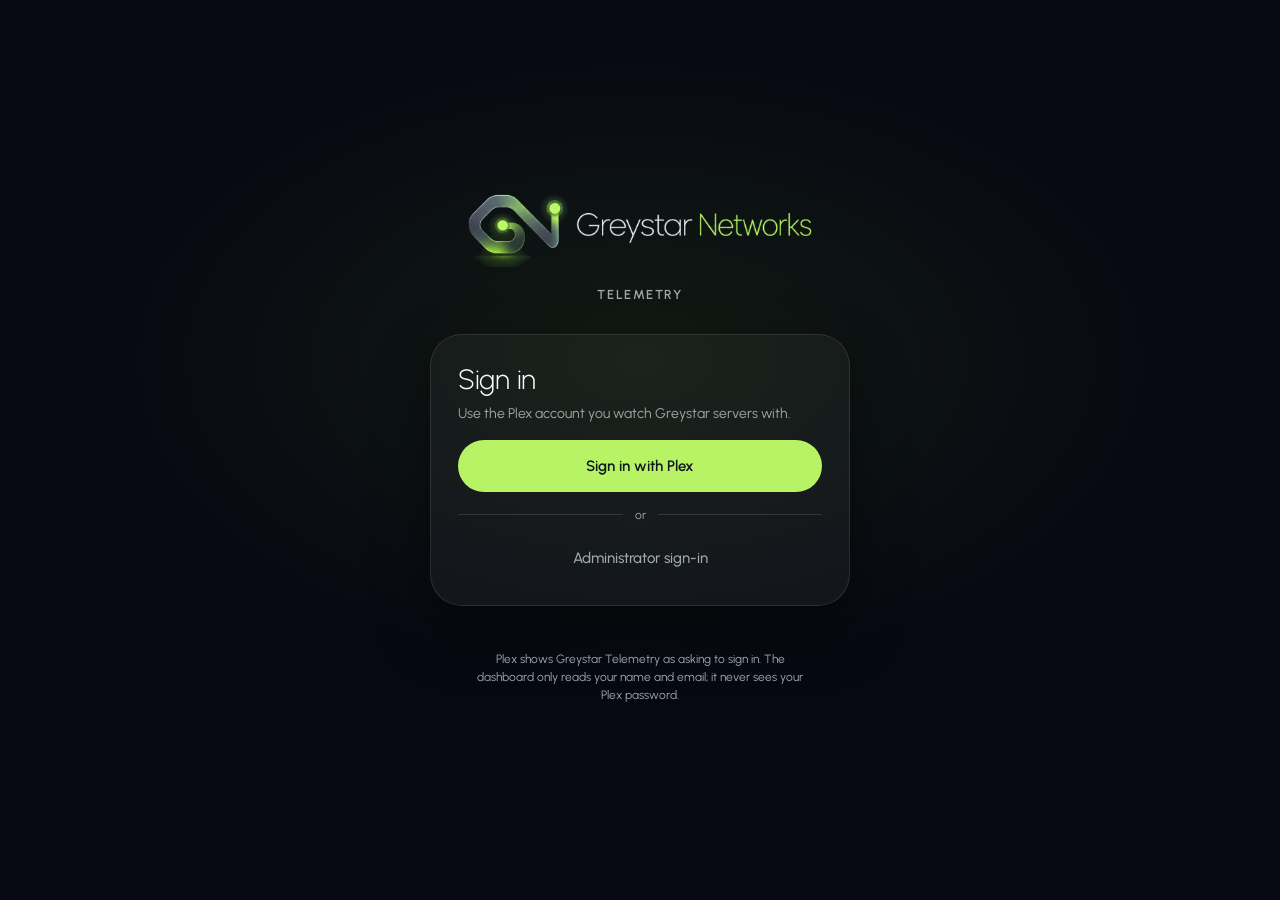
==== web/login.html @ 9effd3cf "Add playback history, Plex sign-in with roles, user search and the logo - Record every viewer's play" ====
<!doctype html>
<html lang="en">
<head>
<meta charset="utf-8">
<meta name="viewport" content="width=device-width, initial-scale=1, viewport-fit=cover">
<title>Sign in · Greystar Telemetry</title>
<meta name="theme-color" content="#070912">
<link rel="icon" href="favicon.ico" sizes="any">
<link rel="icon" href="assets/favicon-32.png" type="image/png" sizes="32x32">
<link rel="apple-touch-icon" href="assets/apple-touch-icon.png">
<link rel="manifest" href="manifest.webmanifest">
<link rel="stylesheet" href="system.css">
<style>
  :root { color-scheme: dark; }
  html, body { margin: 0; min-height: 100%; background: #070912; }
  body { display: flex; min-height: 100svh; align-items: center; justify-content: center; padding: 24px 16px; box-sizing: border-box;
    background: radial-gradient(60% 50% at 50% 40%, #121a12 0%, #070912 70%); color: #f9fafb; font-family: "Urbanist", system-ui, sans-serif; }
  .lg { display: flex; flex-direction: column; align-items: center; gap: 32px; width: 100%; max-width: 420px; }
  .lg__logo { width: min(360px, 86vw); height: auto; }
  .lg__label { margin-top: -20px; font-size: 13px; font-weight: 600; letter-spacing: 0.12em; text-transform: uppercase; color: #9daaa9; }
  .lg__card { box-sizing: border-box; width: 100%; display: flex; flex-direction: column; gap: 16px; padding: 28px; border-radius: 32px;
    background: rgba(249, 250, 251, 0.04); box-shadow: inset 0 0 0 1px rgba(249, 250, 251, 0.1), 0 24px 60px rgba(0, 0, 0, 0.45); }
  .lg__title { margin: 0; font-size: 28px; line-height: 34px; font-weight: 300; letter-spacing: -0.01em; }
  .lg__sub { margin: -8px 0 0; font-size: 14px; line-height: 20px; color: #9daaa9; }
  .lg__btn { display: inline-flex; align-items: center; justify-content: center; gap: 10px; height: 52px; padding: 0 22px; border: 0; border-radius: 999px;
    font-family: inherit; font-size: 15px; font-weight: 600; cursor: pointer; text-decoration: none; }
  .lg__btn--plex { background: #b8f265; color: #0f1720; }
  .lg__btn--plex:hover { background: #c6f77f; }
  .lg__btn--dark { background: #f9fafb; color: #0f1720; }
  .lg__btn--quiet { height: 40px; padding: 0 12px; background: transparent; color: #9daaa9; font-weight: 500; }
  .lg__btn:disabled { opacity: 0.55; cursor: default; }
  .lg__btn:focus-visible, .lg__input:focus-visible, .lg__link:focus-visible { outline: 2px solid #b8f265; outline-offset: 3px; }
  .lg__or { display: flex; align-items: center; gap: 12px; font-size: 12px; color: #9daaa9; }
  .lg__or::before, .lg__or::after { content: ""; flex: 1; height: 1px; background: rgba(249, 250, 251, 0.12); }
  .lg__form { display: flex; flex-direction: column; gap: 12px; }
  .lg__form[hidden] { display: none; }
  .lg__field { display: flex; flex-direction: column; gap: 6px; font-size: 13px; font-weight: 500; }
  .lg__input { box-sizing: border-box; height: 46px; padding: 0 16px; border: 0; border-radius: 16px; background: rgba(249, 250, 251, 0.07);
    color: #f9fafb; box-shadow: inset 0 0 0 1px rgba(249, 250, 251, 0.16); font-family: inherit; font-size: 15px; }
  .lg__msg { margin: 0; padding: 12px 14px; border-radius: 16px; font-size: 14px; line-height: 20px; }
  .lg__msg--error { background: rgba(255, 138, 147, 0.1); color: #ffb3b9; box-shadow: inset 0 0 0 1px rgba(255, 138, 147, 0.45); }
  .lg__msg--wait { background: rgba(184, 242, 101, 0.1); color: #e3f8c4; box-shadow: inset 0 0 0 1px rgba(184, 242, 101, 0.35); }
  .lg__msg[hidden] { display: none; }
  .lg__link { color: #b8f265; }
  .lg__dots { display: inline-flex; gap: 6px; vertical-align: middle; margin-right: 8px; }
  .lg__dots i { width: 7px; height: 7px; border-radius: 50%; background: #b8f265; animation: lg-pulse 1.2s infinite ease-in-out; }
  .lg__dots i:nth-child(2) { animation-delay: 0.15s; }
  .lg__dots i:nth-child(3) { animation-delay: 0.3s; }
  @keyframes lg-pulse { 0%, 100% { opacity: 0.25; } 50% { opacity: 1; } }
  @media (prefers-reduced-motion: reduce) { .lg__dots i { animation: none; } }
  .lg__foot { font-size: 12px; color: #9daaa9; text-align: center; max-width: 340px; line-height: 18px; }
  @media (max-width: 420px) { .lg__card { padding: 22px; border-radius: 28px; } }
</style>
</head>
<body>
<main class="lg">
  <img class="lg__logo" src="assets/logo-glow.png" alt="Greystar Networks" width="1000" height="250">
  <div class="lg__label">Telemetry</div>
  <section class="lg__card" aria-labelledby="lg-title">
    <h1 class="lg__title" id="lg-title">Sign in</h1>
    <p class="lg__sub">Use the Plex account you watch Greystar servers with.</p>
    <button type="button" class="lg__btn lg__btn--plex" id="plex">Sign in with Plex</button>
    <p class="lg__msg lg__msg--wait" id="wait" role="status" hidden></p>
    <p class="lg__msg lg__msg--error" id="err" role="alert" hidden></p>
    <div class="lg__or">or</div>
    <button type="button" class="lg__btn lg__btn--quiet" id="show-local" aria-expanded="false" aria-controls="local">Administrator sign-in</button>
    <form class="lg__form" id="local" hidden>
      <label class="lg__field">Username<input class="lg__input" id="u" name="username" autocomplete="username" autocapitalize="off" spellcheck="false" required></label>
      <label class="lg__field">Password<input class="lg__input" id="p" name="password" type="password" autocomplete="current-password" required></label>
      <button type="submit" class="lg__btn lg__btn--dark" id="local-go">Sign in</button>
    </form>
  </section>
  <p class="lg__foot">Plex shows Greystar Telemetry as asking to sign in. The dashboard only reads your name and email; it never sees your Plex password.</p>
</main>
<script src="login.js"></script>
</body>
</html>
---- web/system.css ----
@font-face{font-family:"Urbanist";src:url([data-uri]) format("woff2");font-weight:100 900;font-display:swap}
@font-face{font-family:"JetBrains Mono";src:url([data-uri]) format("woff2");font-weight:100 800;font-display:swap}
.gs-app{--space-1:4px;--space-2:8px;--space-3:12px;--space-4:16px;--space-5:24px;--space-6:32px;--space-7:40px;--space-8:56px;--space-9:72px;--radius-xs:8px;--radius-sm:14px;--radius-md:22px;--radius-lg:32px;--radius-xl:44px;--radius-pill:999px;--control-sm:36px;--control-md:44px;--control-lg:56px;--font-sans:"Urbanist", "Avenir Next", "Segoe UI", system-ui, sans-serif;--font-mono:"JetBrains Mono", ui-monospace, "SF Mono", Menlo, monospace;--surface-page:#e4e4e4;--surface-sunken:#d8d8d8;--surface-card:#f1f1f1;--surface-raised:#ffffff;--surface-slate:#626262;--surface-ink:#0b0b0d;--ink:#0b0b0d;--ink-muted:#58585c;--on-slate:#ffffff;--on-ink:#f6f6f4;--on-ink-muted:#b9b8c6;--on-fill:#16141f;--on-fill-muted:#4a4852;--action:#0b0b0d;--on-action:#f6f6f6;--volt:#b8fc64;--lime:#b8fc64;--ember:#fc6800;--amber:#e8b478;--periwinkle:#bac4ed;--tint-rose:#fcccd4;--tint-sand:#fcecc8;--tint-lilac:#f0e4fd;--tint-sky:#d4f0f5;--teal:#0b6a77;--danger:#b3202f;--on-danger:#ffffff;--border-strong:#747474;--hairline:#0b0b0d1f;--focus-ring:#0b0b0d;--shadow-soft:0 1px 2px rgba(22,20,31,0.06), 0 10px 28px rgba(22,20,31,0.09);--shadow-float:0 2px 4px rgba(22,20,31,0.06), 0 22px 56px rgba(22,20,31,0.18);--shadow-inset:inset 0 2px 6px rgba(22,20,31,0.14);--shadow-halo:0 0 0 6px rgba(240,252,76,0.45);}
@media (prefers-color-scheme: dark){:root:not([data-theme="light"]) .gs-app{--surface-page:#15141d;--surface-sunken:#0e0d14;--surface-card:#1d1c28;--surface-raised:#272636;--surface-slate:#43434f;--surface-ink:#050507;--ink:#f3f3ee;--ink-muted:#aaa9b4;--on-slate:#ffffff;--on-ink:#f6f6f4;--on-ink-muted:#b9b8c6;--on-fill:#16141f;--on-fill-muted:#4a4852;--action:#b8fc64;--on-action:#0b0b0d;--volt:#b8fc64;--lime:#b8fc64;--ember:#ff7a1f;--amber:#e8b478;--periwinkle:#a9b4ea;--tint-rose:#fcccd4;--tint-sand:#fcecc8;--tint-lilac:#f0e4fd;--tint-sky:#d4f0f5;--teal:#6fd8e6;--danger:#ff8a93;--on-danger:#16141f;--border-strong:#858498;--hairline:#f3f3ee24;--focus-ring:#b8fc64;--shadow-soft:0 1px 2px rgba(0,0,0,0.5), 0 10px 28px rgba(0,0,0,0.45);--shadow-float:0 2px 4px rgba(0,0,0,0.6), 0 22px 56px rgba(0,0,0,0.6);--shadow-inset:inset 0 2px 8px rgba(0,0,0,0.6);--shadow-halo:0 0 0 6px rgba(240,252,76,0.3); color-scheme:dark}}
:root[data-theme="dark"] .gs-app{--surface-page:#15141d;--surface-sunken:#0e0d14;--surface-card:#1d1c28;--surface-raised:#272636;--surface-slate:#43434f;--surface-ink:#050507;--ink:#f3f3ee;--ink-muted:#aaa9b4;--on-slate:#ffffff;--on-ink:#f6f6f4;--on-ink-muted:#b9b8c6;--on-fill:#16141f;--on-fill-muted:#4a4852;--action:#b8fc64;--on-action:#0b0b0d;--volt:#b8fc64;--lime:#b8fc64;--ember:#ff7a1f;--amber:#e8b478;--periwinkle:#a9b4ea;--tint-rose:#fcccd4;--tint-sand:#fcecc8;--tint-lilac:#f0e4fd;--tint-sky:#d4f0f5;--teal:#6fd8e6;--danger:#ff8a93;--on-danger:#16141f;--border-strong:#858498;--hairline:#f3f3ee24;--focus-ring:#b8fc64;--shadow-soft:0 1px 2px rgba(0,0,0,0.5), 0 10px 28px rgba(0,0,0,0.45);--shadow-float:0 2px 4px rgba(0,0,0,0.6), 0 22px 56px rgba(0,0,0,0.6);--shadow-inset:inset 0 2px 8px rgba(0,0,0,0.6);--shadow-halo:0 0 0 6px rgba(240,252,76,0.3); color-scheme:dark}
/* Greystar Networks components. Every value comes from tokens.css. */
.gs-icon { display: block; flex: none; }

/* Button */
.gs-btn {
  display: inline-flex; align-items: center; justify-content: center; gap: var(--space-2);
  border: 0; border-radius: var(--radius-pill); cursor: pointer; white-space: nowrap; text-decoration: none;
  font-family: var(--font-sans); font-weight: 500; letter-spacing: 0.005em;
  transition: box-shadow 0.15s ease, transform 0.15s ease, background-color 0.15s ease;
}
.gs-btn--sm { height: var(--control-sm); padding: 0 var(--space-4); font-size: 13px; }
.gs-btn--md { height: var(--control-md); padding: 0 22px; font-size: 15px; }
.gs-btn--lg { height: var(--control-lg); padding: 0 var(--space-6); font-size: 17px; }
.gs-btn--round { padding: 0; }
.gs-btn--round.gs-btn--sm { width: var(--control-sm); }
.gs-btn--round.gs-btn--md { width: var(--control-md); }
.gs-btn--round.gs-btn--lg { width: var(--control-lg); }
.gs-btn__icon { display: inline-flex; }
.gs-btn--primary { background: var(--action); color: var(--on-action); }
.gs-btn--accent { background: var(--volt); color: var(--on-fill); }
.gs-btn--secondary { background: var(--surface-raised); color: var(--ink); box-shadow: var(--shadow-soft); }
.gs-btn--ghost { background: transparent; color: var(--ink); box-shadow: inset 0 0 0 1px var(--border-strong); }
.gs-btn--primary:hover, .gs-btn--accent:hover { box-shadow: var(--shadow-soft); }
.gs-btn--secondary:hover { box-shadow: var(--shadow-float); }
.gs-btn--ghost:hover { background: var(--surface-sunken); }
.gs-btn:active { transform: scale(0.97); box-shadow: var(--shadow-inset); }
.gs-btn:disabled { opacity: 0.45; cursor: not-allowed; transform: none; box-shadow: none; }
.gs-btn:focus-visible, .gs-chip:focus-visible { outline: 2px solid var(--focus-ring); outline-offset: 3px; }

/* Chip */
.gs-chip {
  display: inline-flex; align-items: center; gap: var(--space-2);
  height: var(--control-sm); padding: 0 var(--space-4); border: 0; border-radius: var(--radius-pill); cursor: pointer;
  background: var(--surface-sunken); color: var(--ink-muted);
  font-family: var(--font-sans); font-size: 13px; font-weight: 500; letter-spacing: 0.01em; white-space: nowrap;
}
.gs-chip:hover { color: var(--ink); }
.gs-chip--selected { background: var(--surface-raised); color: var(--ink); box-shadow: var(--shadow-soft); }
.gs-chip--slate { background: var(--surface-slate); color: var(--on-slate); height: var(--control-md); padding: 0 var(--space-5); font-size: 14px; }
.gs-chip--slate:hover { color: var(--on-slate); box-shadow: var(--shadow-soft); }
.gs-chip__icon { display: inline-flex; }

/* Card */
.gs-card {
  box-sizing: border-box; padding: var(--space-5); border-radius: var(--radius-lg);
  background: var(--surface-card); color: var(--ink); font-family: var(--font-sans);
}
.gs-card--raised { background: var(--surface-raised); box-shadow: var(--shadow-soft); }
.gs-card--ink { background: var(--surface-ink); color: var(--on-ink); }
.gs-card--ink :focus-visible { outline-color: var(--volt); }
.gs-card--rose { background: var(--tint-rose); color: var(--on-fill); }
.gs-card--sand { background: var(--tint-sand); color: var(--on-fill); }
.gs-card--lilac { background: var(--tint-lilac); color: var(--on-fill); }
.gs-card--sky { background: var(--tint-sky); color: var(--on-fill); }

/* Badge */
.gs-badge {
  display: inline-flex; align-items: center; gap: 6px; height: 26px; padding: 0 12px; border-radius: var(--radius-pill);
  background: var(--surface-sunken); color: var(--ink);
  font-family: var(--font-sans); font-size: 13px; font-weight: 500; letter-spacing: 0.01em; white-space: nowrap;
}
.gs-badge__shape { flex: none; }
.gs-badge--success { background: var(--lime); color: var(--on-fill); }
.gs-badge--warning { background: var(--amber); color: var(--on-fill); }
.gs-badge--danger { background: var(--danger); color: var(--on-danger); }
.gs-badge--info { background: var(--periwinkle); color: var(--on-fill); }
.gs-badge--accent { background: var(--volt); color: var(--on-fill); }

/* Stat */
.gs-stat { display: flex; flex-direction: column; gap: var(--space-1); font-family: var(--font-sans); }
.gs-stat__label { font-size: 13px; line-height: 16px; font-weight: 500; letter-spacing: 0.01em; color: var(--ink-muted); }
.gs-stat__row { display: flex; align-items: baseline; gap: var(--space-2); }
.gs-stat__value { font-size: 56px; line-height: 56px; font-weight: 300; letter-spacing: -0.03em; font-variant-numeric: tabular-nums; }
.gs-stat__unit { font-size: 15px; line-height: 22px; color: var(--ink-muted); }
.gs-stat .gs-badge { align-self: center; margin-left: var(--space-2); }
.gs-card--ink .gs-stat__label, .gs-card--ink .gs-stat__unit { color: var(--on-ink-muted); }
.gs-card--rose .gs-stat__label, .gs-card--rose .gs-stat__unit,
.gs-card--sand .gs-stat__label, .gs-card--sand .gs-stat__unit,
.gs-card--lilac .gs-stat__label, .gs-card--lilac .gs-stat__unit,
.gs-card--sky .gs-stat__label, .gs-card--sky .gs-stat__unit { color: var(--on-fill-muted); }

/* Input */
.gs-field { display: flex; flex-direction: column; gap: var(--space-2); font-family: var(--font-sans); color: var(--ink); }
.gs-field__label { font-size: 13px; line-height: 16px; font-weight: 500; letter-spacing: 0.01em; }
.gs-field__control {
  display: flex; align-items: center; gap: var(--space-3); height: var(--control-md); padding: 0 var(--space-5);
  border-radius: var(--radius-pill); background: var(--surface-raised); box-shadow: inset 0 0 0 1px var(--border-strong);
}
.gs-field__control:focus-within { outline: 2px solid var(--focus-ring); outline-offset: 3px; }
.gs-field--error .gs-field__control { box-shadow: inset 0 0 0 2px var(--danger); }
.gs-field__icon { display: inline-flex; color: var(--ink-muted); }
.gs-field__input {
  flex: 1; min-width: 0; height: 100%; border: 0; outline: 0; background: transparent; color: var(--ink);
  font-family: var(--font-sans); font-size: 15px;
}
.gs-field__input::placeholder { color: var(--ink-muted); opacity: 1; }
.gs-field__msg { font-size: 13px; line-height: 18px; color: var(--ink-muted); padding: 0 var(--space-3); }
.gs-field__msg--error { color: var(--danger); }
.gs-field__msg-label { font-weight: 600; }

/* NavRail */
.gs-rail {
  display: inline-flex; flex-direction: column; align-items: center; gap: var(--space-2); padding: var(--space-3);
  border-radius: var(--radius-pill); background: var(--surface-ink); color: var(--on-ink);
}
.gs-rail__logo { display: flex; align-items: center; justify-content: center; width: var(--control-lg); height: var(--control-lg); margin-bottom: var(--space-2); border-radius: var(--radius-pill); background: var(--volt); color: var(--on-fill); }
.gs-rail__item {
  display: inline-flex; align-items: center; justify-content: center; width: var(--control-md); height: var(--control-md);
  border: 0; border-radius: var(--radius-pill); background: transparent; color: var(--on-ink); cursor: pointer;
  transition: background-color 0.15s ease;
}
.gs-rail__item:hover { background: var(--surface-slate); }
.gs-rail__item--active, .gs-rail__item--active:hover { background: var(--volt); color: var(--on-fill); }
.gs-rail__item:focus-visible { outline: 2px solid var(--volt); outline-offset: 3px; }

/* Table */
.gs-table-wrap { overflow-x: auto; border-radius: var(--radius-lg); background: var(--surface-raised); box-shadow: var(--shadow-soft); }
.gs-table { width: 100%; border-collapse: collapse; font-family: var(--font-sans); color: var(--ink); text-align: left; }
.gs-table__caption { padding: var(--space-5) var(--space-5) var(--space-2); text-align: left; font-size: 20px; line-height: 26px; font-weight: 500; letter-spacing: -0.005em; }
.gs-table th {
  padding: var(--space-4) var(--space-5); font-size: 11px; line-height: 14px; font-weight: 500; letter-spacing: 0.08em;
  text-transform: uppercase; color: var(--ink-muted); white-space: nowrap;
}
.gs-table td { padding: 14px var(--space-5); font-size: 15px; line-height: 22px; border-top: 1px solid var(--hairline); vertical-align: middle; }
.gs-table tbody tr:hover td { background: var(--surface-card); }
.gs-table__mono { font-family: var(--font-mono); font-size: 13px; line-height: 20px; }
.gs-table__end { text-align: right; font-variant-numeric: tabular-nums; }

/* RackCard */
.gs-rack { display: flex; flex-direction: column; gap: var(--space-4); }
.gs-rack__head { display: flex; align-items: flex-start; justify-content: space-between; gap: var(--space-4); }
.gs-rack__title { margin: 0; font-size: 20px; line-height: 26px; font-weight: 500; letter-spacing: -0.005em; }
.gs-rack__sub { margin: 2px 0 0; font-size: 13px; line-height: 18px; color: var(--on-ink-muted); }
.gs-rack__units { display: flex; flex-direction: column; gap: var(--space-3); margin: 0; padding: 0; list-style: none; }
.gs-rack__unit {
  display: flex; align-items: center; gap: var(--space-3); height: var(--control-md); padding: 0 var(--space-4);
  border-radius: var(--radius-pill); background: var(--surface-slate); color: var(--on-slate);
}
.gs-rack__slot { flex: none; width: 32px; height: 6px; border-radius: 3px; background: var(--surface-ink); }
.gs-rack__name { font-family: var(--font-mono); font-size: 13px; line-height: 20px; }
.gs-rack__meta { margin-left: auto; font-family: var(--font-mono); font-size: 11px; line-height: 16px; font-weight: 500; letter-spacing: 0.02em; }
.gs-rack__led { flex: none; margin-left: auto; }
.gs-rack__meta + .gs-rack__led { margin-left: 0; }
.gs-rack__unit--online .gs-rack__led { color: var(--volt); }
.gs-rack__unit--warning .gs-rack__led { color: var(--amber); }
.gs-rack__unit--offline .gs-rack__led { color: var(--tint-rose); }
.gs-rack__unit--idle .gs-rack__led { color: var(--on-slate); }

:root .gs-app.gs-app[data-look="light"]{--surface-page:#e4e4e4;--surface-sunken:#d8d8d8;--surface-card:#f1f1f1;--surface-raised:#ffffff;--surface-slate:#626262;--surface-ink:#0b0b0d;--ink:#0b0b0d;--ink-muted:#58585c;--on-slate:#ffffff;--on-ink:#f6f6f4;--on-ink-muted:#b9b8c6;--on-fill:#16141f;--on-fill-muted:#4a4852;--action:#0b0b0d;--on-action:#f6f6f6;--volt:#b8fc64;--lime:#b8fc64;--ember:#fc6800;--amber:#e8b478;--periwinkle:#bac4ed;--tint-rose:#fcccd4;--tint-sand:#fcecc8;--tint-lilac:#f0e4fd;--tint-sky:#d4f0f5;--teal:#0b6a77;--danger:#b3202f;--on-danger:#ffffff;--border-strong:#747474;--hairline:#0b0b0d1f;--focus-ring:#0b0b0d;--shadow-soft:0 1px 2px rgba(22,20,31,0.06), 0 10px 28px rgba(22,20,31,0.09);--shadow-float:0 2px 4px rgba(22,20,31,0.06), 0 22px 56px rgba(22,20,31,0.18);--shadow-inset:inset 0 2px 6px rgba(22,20,31,0.14);--shadow-halo:0 0 0 6px rgba(240,252,76,0.45);color-scheme:light}
:root .gs-app.gs-app[data-look="dark"]{--surface-page:#15141d;--surface-sunken:#0e0d14;--surface-card:#1d1c28;--surface-raised:#272636;--surface-slate:#43434f;--surface-ink:#050507;--ink:#f3f3ee;--ink-muted:#aaa9b4;--on-slate:#ffffff;--on-ink:#f6f6f4;--on-ink-muted:#b9b8c6;--on-fill:#16141f;--on-fill-muted:#4a4852;--action:#b8fc64;--on-action:#0b0b0d;--volt:#b8fc64;--lime:#b8fc64;--ember:#ff7a1f;--amber:#e8b478;--periwinkle:#a9b4ea;--tint-rose:#fcccd4;--tint-sand:#fcecc8;--tint-lilac:#f0e4fd;--tint-sky:#d4f0f5;--teal:#6fd8e6;--danger:#ff8a93;--on-danger:#16141f;--border-strong:#858498;--hairline:#f3f3ee24;--focus-ring:#b8fc64;--shadow-soft:0 1px 2px rgba(0,0,0,0.5), 0 10px 28px rgba(0,0,0,0.45);--shadow-float:0 2px 4px rgba(0,0,0,0.6), 0 22px 56px rgba(0,0,0,0.6);--shadow-inset:inset 0 2px 8px rgba(0,0,0,0.6);--shadow-halo:0 0 0 6px rgba(240,252,76,0.3); color-scheme:dark}
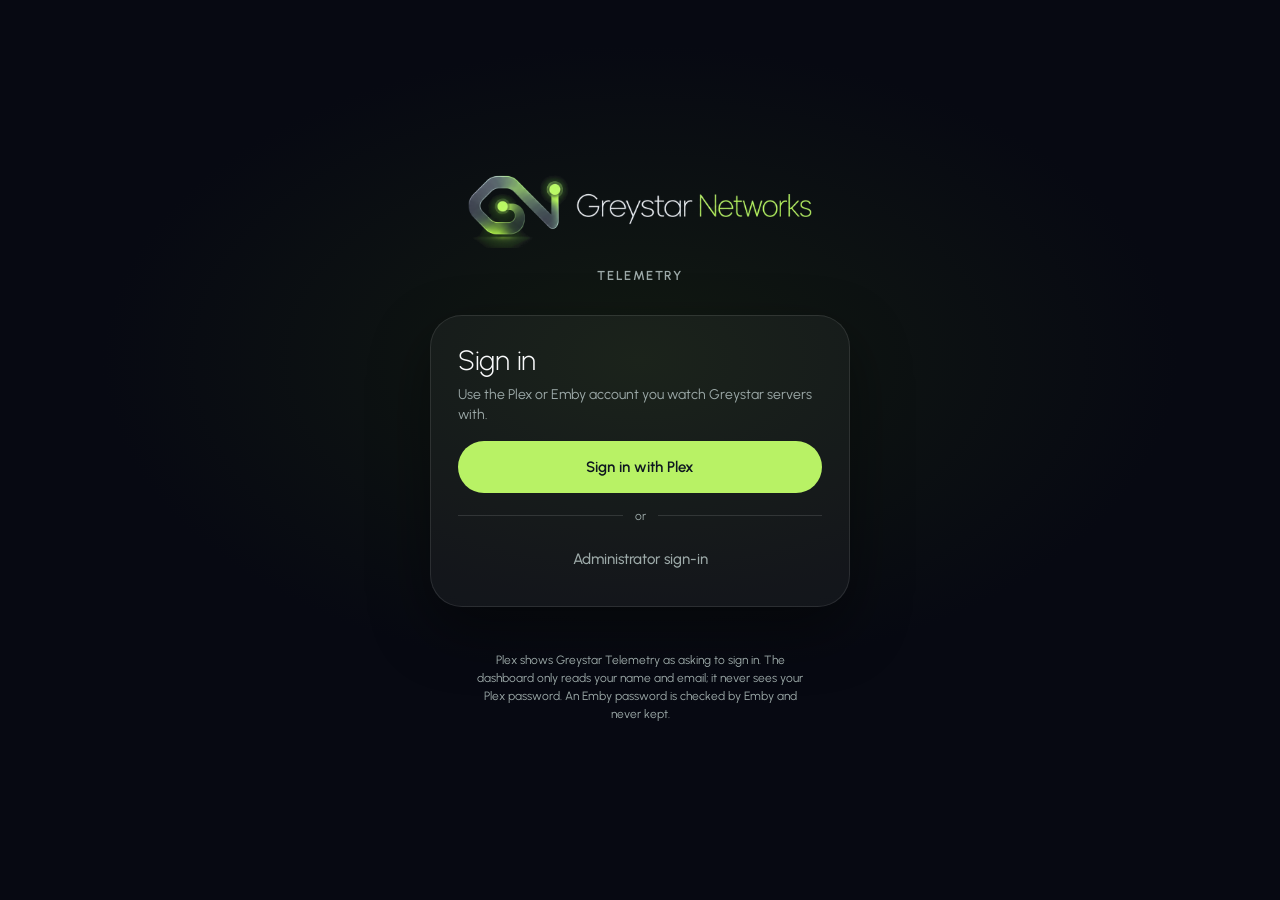
==== commit 4480ddda: "Sign in with Emby: Emby Connect or local Emby password for Emby-only members Emby members are kept i" ====
--- a/web/login.html
+++ b/web/login.html
@@ -2,7 +2,7 @@
 <html lang="en">
 <head>
 <meta charset="utf-8">
-<meta name="viewport" content="width=device-width, initial-scale=1, viewport-fit=cover">
+<meta name="viewport" content="width=device-width, initial-scale=1, maximum-scale=1, viewport-fit=cover">
 <title>Sign in · Greystar Telemetry</title>
 <meta name="theme-color" content="#070912">
 <link rel="icon" href="favicon.ico" sizes="any">
@@ -27,6 +27,9 @@
   .lg__btn--plex { background: #b8f265; color: #0f1720; }
   .lg__btn--plex:hover { background: #c6f77f; }
   .lg__btn--dark { background: #f9fafb; color: #0f1720; }
+  .lg__btn--emby { background: #52b54b; color: #0f1720; }
+  .lg__btn--emby:hover { background: #63c55c; }
+  .lg__btn[hidden] { display: none; }
   .lg__btn--quiet { height: 40px; padding: 0 12px; background: transparent; color: #9daaa9; font-weight: 500; }
   .lg__btn:disabled { opacity: 0.55; cursor: default; }
   .lg__btn:focus-visible, .lg__input:focus-visible, .lg__link:focus-visible { outline: 2px solid #b8f265; outline-offset: 3px; }
@@ -58,8 +61,14 @@
   <div class="lg__label">Telemetry</div>
   <section class="lg__card" aria-labelledby="lg-title">
     <h1 class="lg__title" id="lg-title">Sign in</h1>
-    <p class="lg__sub">Use the Plex account you watch Greystar servers with.</p>
+    <p class="lg__sub">Use the Plex or Emby account you watch Greystar servers with.</p>
     <button type="button" class="lg__btn lg__btn--plex" id="plex">Sign in with Plex</button>
+    <button type="button" class="lg__btn lg__btn--emby" id="show-emby" aria-expanded="false" aria-controls="emby" hidden>Sign in with Emby</button>
+    <form class="lg__form" id="emby" hidden>
+      <label class="lg__field">Emby Connect email or Emby name<input class="lg__input" id="eu" name="username" autocomplete="username" autocapitalize="off" spellcheck="false" required></label>
+      <label class="lg__field">Password<input class="lg__input" id="ep" name="password" type="password" autocomplete="current-password" required></label>
+      <button type="submit" class="lg__btn lg__btn--dark" id="emby-go">Sign in with Emby</button>
+    </form>
     <p class="lg__msg lg__msg--wait" id="wait" role="status" hidden></p>
     <p class="lg__msg lg__msg--error" id="err" role="alert" hidden></p>
     <div class="lg__or">or</div>
@@ -70,7 +79,7 @@
       <button type="submit" class="lg__btn lg__btn--dark" id="local-go">Sign in</button>
     </form>
   </section>
-  <p class="lg__foot">Plex shows Greystar Telemetry as asking to sign in. The dashboard only reads your name and email; it never sees your Plex password.</p>
+  <p class="lg__foot">Plex shows Greystar Telemetry as asking to sign in. The dashboard only reads your name and email; it never sees your Plex password. An Emby password is checked by Emby and never kept.</p>
 </main>
 <script src="login.js"></script>
 </body>
--- a/web/system.css
+++ b/web/system.css
@@ -153,3 +153,8 @@
 
 :root .gs-app.gs-app[data-look="light"]{--surface-page:#e4e4e4;--surface-sunken:#d8d8d8;--surface-card:#f1f1f1;--surface-raised:#ffffff;--surface-slate:#626262;--surface-ink:#0b0b0d;--ink:#0b0b0d;--ink-muted:#58585c;--on-slate:#ffffff;--on-ink:#f6f6f4;--on-ink-muted:#b9b8c6;--on-fill:#16141f;--on-fill-muted:#4a4852;--action:#0b0b0d;--on-action:#f6f6f6;--volt:#b8fc64;--lime:#b8fc64;--ember:#fc6800;--amber:#e8b478;--periwinkle:#bac4ed;--tint-rose:#fcccd4;--tint-sand:#fcecc8;--tint-lilac:#f0e4fd;--tint-sky:#d4f0f5;--teal:#0b6a77;--danger:#b3202f;--on-danger:#ffffff;--border-strong:#747474;--hairline:#0b0b0d1f;--focus-ring:#0b0b0d;--shadow-soft:0 1px 2px rgba(22,20,31,0.06), 0 10px 28px rgba(22,20,31,0.09);--shadow-float:0 2px 4px rgba(22,20,31,0.06), 0 22px 56px rgba(22,20,31,0.18);--shadow-inset:inset 0 2px 6px rgba(22,20,31,0.14);--shadow-halo:0 0 0 6px rgba(240,252,76,0.45);color-scheme:light}
 :root .gs-app.gs-app[data-look="dark"]{--surface-page:#15141d;--surface-sunken:#0e0d14;--surface-card:#1d1c28;--surface-raised:#272636;--surface-slate:#43434f;--surface-ink:#050507;--ink:#f3f3ee;--ink-muted:#aaa9b4;--on-slate:#ffffff;--on-ink:#f6f6f4;--on-ink-muted:#b9b8c6;--on-fill:#16141f;--on-fill-muted:#4a4852;--action:#b8fc64;--on-action:#0b0b0d;--volt:#b8fc64;--lime:#b8fc64;--ember:#ff7a1f;--amber:#e8b478;--periwinkle:#a9b4ea;--tint-rose:#fcccd4;--tint-sand:#fcecc8;--tint-lilac:#f0e4fd;--tint-sky:#d4f0f5;--teal:#6fd8e6;--danger:#ff8a93;--on-danger:#16141f;--border-strong:#858498;--hairline:#f3f3ee24;--focus-ring:#b8fc64;--shadow-soft:0 1px 2px rgba(0,0,0,0.5), 0 10px 28px rgba(0,0,0,0.45);--shadow-float:0 2px 4px rgba(0,0,0,0.6), 0 22px 56px rgba(0,0,0,0.6);--shadow-inset:inset 0 2px 8px rgba(0,0,0,0.6);--shadow-halo:0 0 0 6px rgba(240,252,76,0.3); color-scheme:dark}
+
+/* No visible scrollbars anywhere (Glenn's ask, Nov 2026): pages and strips still scroll with a wheel,
+   trackpad, touch or the keyboard; only the track and thumb are not painted. */
+html, html * { scrollbar-width: none; -ms-overflow-style: none; }
+html::-webkit-scrollbar, html *::-webkit-scrollbar { display: none; width: 0; height: 0; }
